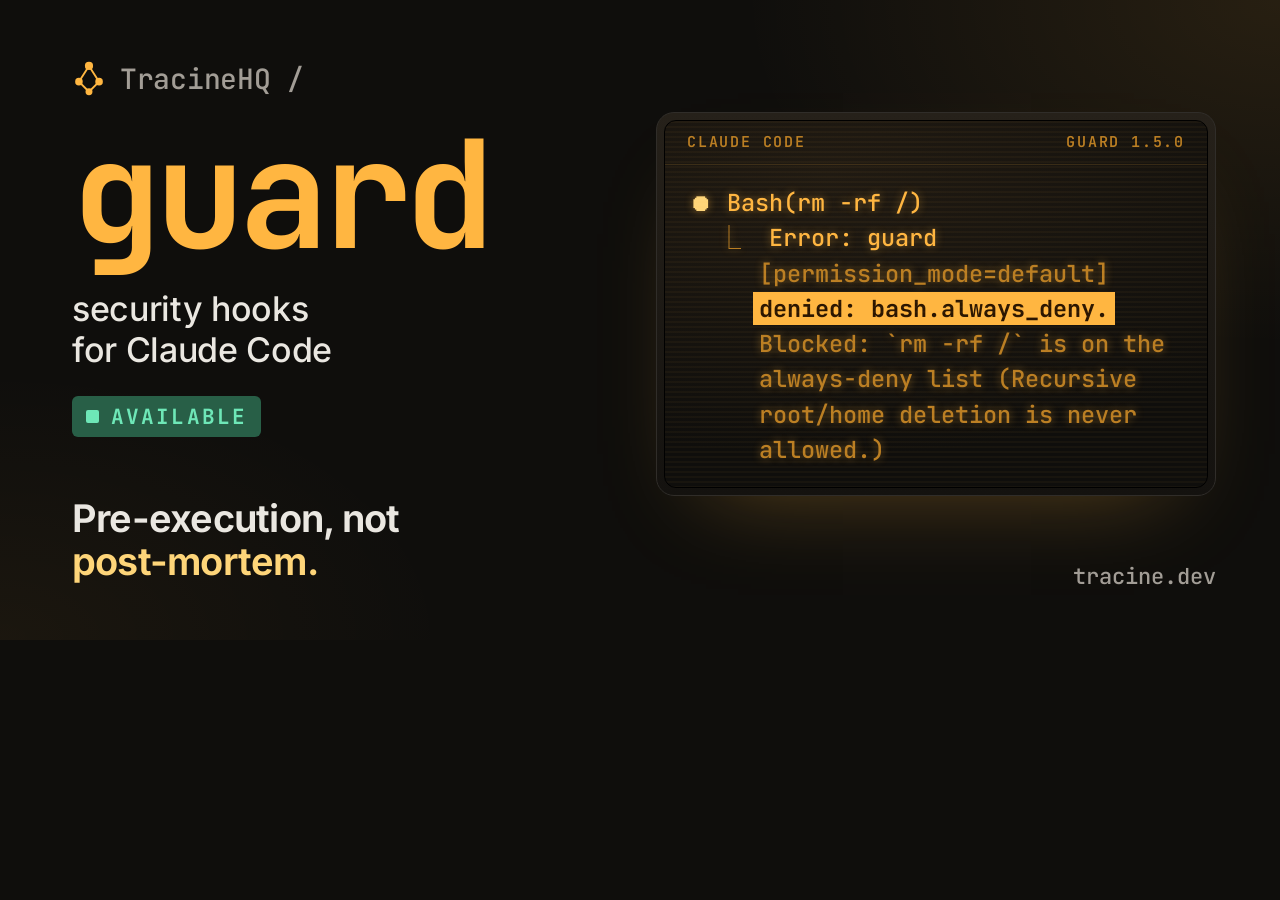
==== assets/og/card.html @ a39b2f56 "Redesign tracine.dev in phosphor amber and mark eval-kit beta" ====
<!DOCTYPE html>
<html lang="en">
<head>
<meta charset="UTF-8">
<!--
  GitHub social preview renderer. 1280x640 CSS px, captured at deviceScaleFactor 2 => 2560x1280.
  ?p=guard|convo|convostats|evalkit|tracine   ?style=phosphor (lead) | quiet (alternative)
  Terminal text is real output: guard 1.5.0 (always-deny path), convo 2.0.1, eval-kit 0.1.0 README example.
-->
<style>
@font-face{font-family:"Inter";src:url("../fonts/inter-latin-wght-normal.woff2") format("woff2");font-weight:100 900}
@font-face{font-family:"JetBrains Mono";src:url("../fonts/jetbrains-mono-latin-wght-normal.woff2") format("woff2");font-weight:100 800}
:root{
  --bg:#0f0e0c; --surface:#191714; --fg:#eae7e1; --muted:#a29d96; --faint:#302d29;
  --phosphor:#ffb641; --phosphor-hi:#fed579; --phosphor-lo:#ba7e23; --phosphor-ink:#2a1500;
  --ok:#6ee7b7; --ok-dim:#285f47; --beta:#67e8f9; --beta-dim:#155e75;
  --glass:#201a12;
  --sans:"Inter",sans-serif; --mono:"JetBrains Mono",monospace;
}
*{margin:0;padding:0;box-sizing:border-box}
html,body{width:1280px;height:640px;overflow:hidden;background:var(--bg)}
body{position:relative;color:var(--fg);font-family:var(--sans);-webkit-font-smoothing:antialiased}
.glow{position:absolute;inset:0;background:radial-gradient(70% 90% at 100% 0%,rgba(255,182,65,.10),transparent 60%),radial-gradient(50% 60% at 0% 100%,rgba(255,182,65,.05),transparent 70%)}

/* ---------- phosphor (lead) ---------- */
.ph{position:absolute;inset:0;display:grid;grid-template-columns:540px 1fr;gap:44px;padding:60px 64px 56px 72px}
.ph .left{display:flex;flex-direction:column;min-width:0}
.owner{display:flex;align-items:center;gap:14px;font:500 28px/1 var(--mono);color:var(--muted);letter-spacing:-.01em}
.owner svg{width:34px;height:37px;color:var(--phosphor)}
.name{font:700 var(--name-size,128px)/.95 var(--mono);letter-spacing:-.045em;color:var(--phosphor);margin:26px 0 22px;white-space:nowrap}
.desc{font:500 34px/1.22 var(--sans);color:var(--fg);letter-spacing:-.01em;max-width:13em;text-wrap:balance}
.badge{display:inline-flex;align-items:center;gap:12px;align-self:flex-start;margin-top:26px;font:700 21px/1 var(--mono);letter-spacing:.1em;text-transform:uppercase;padding:10px 14px;border-radius:6px}
.badge::before{content:"";width:13px;height:13px;background:currentColor;border-radius:2px}
.b-available{background:var(--ok-dim);color:var(--ok)}
.b-beta{background:var(--beta-dim);color:var(--beta)}
.b-beta::before{background:linear-gradient(90deg,currentColor 50%,transparent 50%);box-shadow:inset 0 0 0 2px currentColor}
.tagline{margin-top:auto;font:650 38px/1.15 var(--sans);letter-spacing:-.02em;color:var(--fg)}
.tagline em{font-style:normal;color:var(--phosphor-hi);white-space:nowrap}
.right{display:flex;flex-direction:column;justify-content:center;min-width:0;padding-bottom:36px}
.crt{flex:none;display:flex;flex-direction:column;border-radius:18px;padding:7px;background:linear-gradient(180deg,#26211a,#14120f);border:1px solid var(--faint);box-shadow:0 40px 90px -50px rgba(255,182,65,.35)}
.glass{position:relative;border-radius:12px;overflow:hidden;background:radial-gradient(120% 90% at 30% 15%,var(--glass),var(--bg) 85%);border:1px solid #000}
.glass::after{content:"";position:absolute;inset:0;background:repeating-linear-gradient(180deg,rgba(255,182,65,.04) 0 2px,transparent 2px 5px)}
.bar{display:flex;justify-content:space-between;padding:14px 22px;border-bottom:1px solid rgba(255,182,65,.14);font:600 15px/1 var(--mono);letter-spacing:.12em;text-transform:uppercase;color:var(--phosphor-lo)}
.scr{padding:20px 24px;font:500 var(--scr-size,20px)/1.5 var(--mono);color:var(--phosphor);white-space:pre-wrap;text-shadow:0 0 8px rgba(255,182,65,.45)}
.hi{color:var(--phosphor-hi)} .lo{color:var(--phosphor-lo)}
.rev{background:var(--phosphor);color:var(--phosphor-ink);text-shadow:none;padding:1px 6px;margin-left:-6px;font-weight:700}
.cur{display:inline-block;width:.6em;height:1.05em;vertical-align:-.15em;background:var(--phosphor)}
.foot{position:absolute;right:64px;bottom:52px;font:500 22px/1 var(--mono);color:var(--muted)}

/* org card */
.org .name{margin:30px 0 26px}
.org .desc{font-size:38px;max-width:12.5em}
.pillars{margin-top:auto;font:600 19px/1 var(--mono);letter-spacing:.16em;text-transform:uppercase;color:var(--muted)}
.pillars b{color:var(--phosphor);font-weight:600}

/* ---------- quiet (alternative) ---------- */
.qt{position:absolute;inset:0;padding:64px 80px 60px;display:flex;flex-direction:column}
.qt .top{display:flex;justify-content:space-between;align-items:center}
.qt .owner{font-size:30px}
.qt .badge{margin:0}
.qt .name{--name-size:184px;margin:34px 0 18px;line-height:.9}
.qt .desc{font-size:42px;max-width:none;color:var(--muted);font-weight:500}
.qt .proof{margin-top:30px;align-self:flex-start;font:600 34px/1.2 var(--mono);color:var(--fg);padding:6px 0 6px 22px;border-left:5px solid var(--phosphor)}
.qt .proof .hl{color:var(--phosphor-hi)}
.qt .bottom{margin-top:auto;display:flex;justify-content:space-between;align-items:baseline}
.qt .tagline{margin:0;font-size:44px}
.qt .url{font:500 26px/1 var(--mono);color:var(--muted)}
.qt.org .name{--name-size:196px}
</style>
</head>
<body>
<div class="glow"></div>
<div id="root"></div>
<script>
const q = new URLSearchParams(location.search);
const P = q.get('p') || 'guard';
const S = q.get('style') || 'phosphor';
const MARK = '<svg viewBox="0 0 54 58" fill="none" stroke="currentColor" stroke-width="3" aria-hidden="true"><circle cx="27" cy="9" r="6.5" fill="currentColor" stroke="none"/><circle cx="11" cy="34" r="6" fill="currentColor" stroke="none"/><circle cx="43" cy="34" r="6" fill="currentColor" stroke="none"/><circle cx="27" cy="50" r="5.5" fill="currentColor" stroke="none"/><path d="M27 9 11 34M27 9l16 25M11 34l16 16M43 34 27 50"/></svg>';
const esc = s => s.replace(/&/g,'&amp;').replace(/</g,'&lt;').replace(/>/g,'&gt;');

const cards = {
  guard: {
    name: 'guard', size: 150, tier: 'available',
    desc: 'security hooks for Claude Code',
    tagline: 'Pre-execution, not <em>post-mortem.</em>',
    bar: ['claude code', 'guard 1.5.0'], scrSize: 23.5,
    // guard 1.5.0: `rm -rf /` hits the always-deny list (registry.py:749-751). No em dash in this path.
    scr:
`<span class="hi">⏺</span> Bash(rm -rf /)
  <span class="lo">⎿</span>  Error: guard
     <span class="lo">[permission_mode=default]</span>
     <span class="rev">denied: bash.always_deny.</span>
     <span class="lo">Blocked: \`rm -rf /\` is on the
     always-deny list (Recursive
     root/home deletion is never
     allowed.)</span>`,
    proof: '<span class="hl">denied:</span> bash.always_deny.'
  },
  convo: {
    name: 'convo', size: 150, tier: 'available',
    desc: 'session analytics for Claude Code',
    tagline: 'Receipts, not <em>recall.</em>',
    bar: ['zsh', 'convo 2.0.1'], scrSize: 19,
    // convo 2.0.1 prose format (read/prose.py:60-73), captured 2026-10-02
    scr:
`<span class="lo">$</span> convo search 'force push' \\
    --project ~/develop/guard --limit 1
<span class="hi">convo search 'force push' -- 1 hits</span>

<span class="lo">--- hit 1 of 1 ---</span>
<span class="lo">session:</span> e2ab3361
<span class="lo">when:</span>    2026-05-19 18:33:29Z
<span class="lo">project:</span> guard
<span class="lo">kind:</span>    tool_result (from Read)
<span class="lo">output:</span> ...tdout, _stderr = _run("git <span class="rev">[push] --[force]</span>", cwd=tmp_path, decisions_...`,
    proof: "convo search <span class=\"hl\">'force push'</span>"
  },
  convostats: {
    name: 'convo', size: 150, tier: 'available',
    desc: 'session analytics for Claude Code',
    tagline: 'Receipts, not <em>recall.</em>',
    bar: ['zsh', 'convo 2.0.1'], scrSize: 16.5,
    // convo 2.0.1 `convo stats tools`, verbatim first rows, captured 2026-10-02
    scr:
`<span class="lo">$</span> convo stats tools
<span class="lo">total</span>  <span class="rev">215462</span>

<span class="lo">top by frequency:</span>
  <span class="lo">tool                                   count</span>
  <span class="lo">------------------------------------  ------</span>
  <span class="hi">Bash</span>                                  103213
  <span class="hi">Read</span>                                   35378
  <span class="hi">Edit</span>                                   26789
  <span class="hi">Write</span>                                   7438
  <span class="hi">StructuredOutput</span>                        7310`,
    proof: 'total <span class="hl">215462</span> tool calls'
  },
  evalkit: {
    name: 'eval-kit', size: 112, tier: 'beta',
    desc: 'eval statistics for Claude Code',
    tagline: 'Math, not <em>vibes.</em>',
    bar: ['zsh', 'eval-kit 0.1.0'], scrSize: 18,
    // eval-kit 0.1.0 README "Command line" example, verbatim. NOT on public main (b9ad0d8) yet.
    scr:
`<span class="lo">$</span> eval-kit compare --baseline base.json \\
    --variant new.json --target 3
<span class="hi">eval-kit compare: Welch's t-test, independent runs</span>
  <span class="lo">baseline</span>  n=4  mean 81.25
  <span class="lo">variant</span>   n=4  mean 83.95
  <span class="lo">shift</span>     +2.70  95% CI [-0.84, +6.24]
  <span class="lo">p</span>         0.111
  <span class="lo">glassD</span>    1.31
  <span class="lo">target</span>    3 (higher is better)

<span class="rev">CAN'T TELL YET.</span> The 95% CI includes both no change and a 3-point shift.
Resolving it takes 16 runs per arm at the spread seen so far; you have 4.`,
    proof: "<span class=\"hl\">CAN'T TELL YET.</span> 16 runs per arm"
  },
  tracine: {
    org: true, name: 'tracine', size: 124,
    desc: 'Infrastructure for safe, observable AI development',
    pillars: 'Safety <b>·</b> Observability <b>·</b> Evaluation',
    bar: ['tracine terminal', 'TracineHQ'], scrSize: 24,
    scr:
`<span class="lo">C:\\TRACINE&gt;</span> dir

<span class="hi">GUARD     </span>  <span class="lo">&lt;DIR&gt;</span>  AVAILABLE
<span class="hi">CONVO     </span>  <span class="lo">&lt;DIR&gt;</span>  AVAILABLE
<span class="hi">EVAL-KIT  </span>  <span class="lo">&lt;DIR&gt;</span>  BETA
<span class="hi">TRIAGE    </span>  <span class="lo">&lt;DIR&gt;</span>  <span class="lo">COMING SOON</span>

<span class="lo">C:\\TRACINE&gt;</span> <span class="cur"></span>`,
    proof: 'guard <span class="hl">·</span> convo <span class="hl">·</span> eval-kit'
  }
};
const c = cards[P];
const badge = c.tier ? `<span class="badge b-${c.tier}">${c.tier}</span>` : '';
const root = document.getElementById('root');
if (S === 'quiet') {
  root.innerHTML = `
  <div class="qt ${c.org ? 'org' : ''}">
    <div class="top"><span class="owner">${MARK}${c.org ? 'TracineHQ' : 'TracineHQ /'}</span>${badge}</div>
    <div class="name">${c.name}</div>
    <div class="desc">${c.desc}</div>
    <div class="proof">${c.proof}</div>
    <div class="bottom"><span class="tagline">${c.org ? '<span style="font:600 24px/1 var(--mono);letter-spacing:.16em;text-transform:uppercase;color:var(--muted)">' + c.pillars + '</span>' : c.tagline}</span><span class="url">tracine.dev</span></div>
  </div>`;
} else {
  root.innerHTML = `
  <div class="ph ${c.org ? 'org' : ''}">
    <div class="left">
      <span class="owner">${MARK}${c.org ? 'TracineHQ' : 'TracineHQ /'}</span>
      <div class="name" style="--name-size:${c.size}px">${c.name}</div>
      <div class="desc">${c.desc}</div>
      ${badge}
      ${c.org ? `<div class="pillars">${c.pillars}</div>` : `<div class="tagline">${c.tagline}</div>`}
    </div>
    <div class="right">
      <div class="crt"><div class="glass">
        <div class="bar"><span>${c.bar[0]}</span><span>${c.bar[1]}</span></div>
        <div class="scr" style="--scr-size:${c.scrSize || 20}px">${c.scr}</div>
      </div></div>
      <div class="foot">tracine.dev</div>
    </div>
  </div>`;
}
document.title = `${c.name} ${S}`;
</script>
</body>
</html>
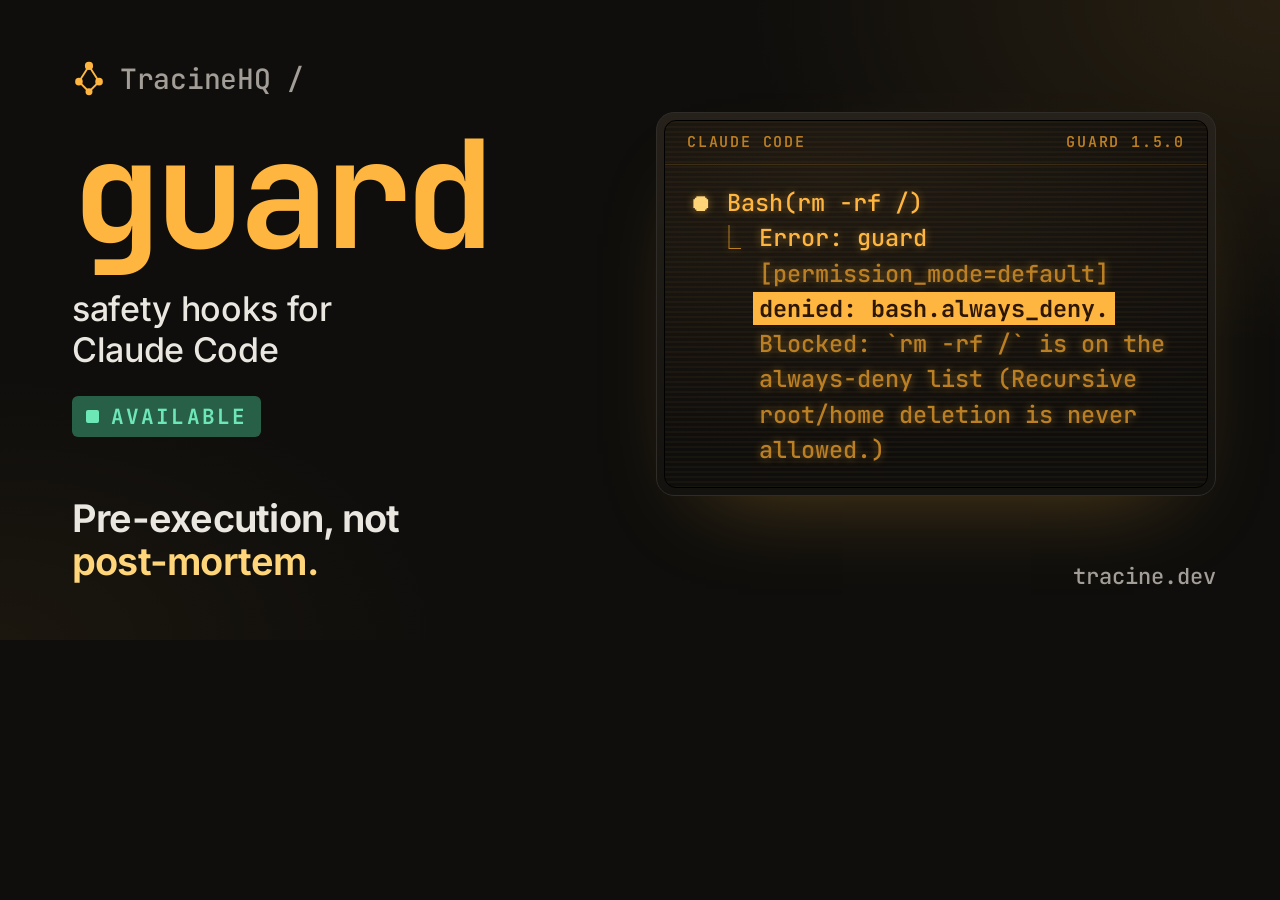
==== commit 0b3ded51: "Add plugins card and org avatar, say safety hooks" ====
--- a/assets/og/card.html
+++ b/assets/og/card.html
@@ -4,7 +4,7 @@
 <meta charset="UTF-8">
 <!--
   GitHub social preview renderer. 1280x640 CSS px, captured at deviceScaleFactor 2 => 2560x1280.
-  ?p=guard|convo|convostats|evalkit|tracine   ?style=phosphor (lead) | quiet (alternative)
+  ?p=guard|convo|convostats|evalkit|plugins|tracine   ?style=phosphor (lead) | quiet (alternative)
   Terminal text is real output: guard 1.5.0 (always-deny path), convo 2.0.1, eval-kit 0.1.0 README example.
 -->
 <style>
@@ -81,13 +81,13 @@
 const cards = {
   guard: {
     name: 'guard', size: 150, tier: 'available',
-    desc: 'security hooks for Claude Code',
+    desc: 'safety hooks for Claude Code',
     tagline: 'Pre-execution, not <em>post-mortem.</em>',
     bar: ['claude code', 'guard 1.5.0'], scrSize: 23.5,
     // guard 1.5.0: `rm -rf /` hits the always-deny list (registry.py:749-751). No em dash in this path.
     scr:
 `<span class="hi">⏺</span> Bash(rm -rf /)
-  <span class="lo">⎿</span>  Error: guard
+  <span class="lo" style="display:inline-block;width:1ch">⎿</span>  Error: guard
      <span class="lo">[permission_mode=default]</span>
      <span class="rev">denied: bash.always_deny.</span>
      <span class="lo">Blocked: \`rm -rf /\` is on the
@@ -139,8 +139,8 @@
     name: 'eval-kit', size: 112, tier: 'beta',
     desc: 'eval statistics for Claude Code',
     tagline: 'Math, not <em>vibes.</em>',
-    bar: ['zsh', 'eval-kit 0.1.0'], scrSize: 18,
-    // eval-kit 0.1.0 README "Command line" example, verbatim. NOT on public main (b9ad0d8) yet.
+    bar: ['zsh', 'eval-kit 0.1.0'], scrSize: 16,
+    // eval-kit 0.1.0 README "Command line" example, verbatim.
     scr:
 `<span class="lo">$</span> eval-kit compare --baseline base.json \\
     --variant new.json --target 3
@@ -155,6 +155,22 @@
 <span class="rev">CAN'T TELL YET.</span> The 95% CI includes both no change and a 3-point shift.
 Resolving it takes 16 runs per arm at the spread seen so far; you have 4.`,
     proof: "<span class=\"hl\">CAN'T TELL YET.</span> 16 runs per arm"
+  },
+  plugins: {
+    name: 'plugins', size: 128,
+    desc: 'plugin marketplace for Claude Code',
+    tagline: 'Add once, <em>install any.</em>',
+    bar: ['claude code', 'tracine marketplace'], scrSize: 21,
+    // plugins README install block, verbatim. CI installs the same plugins from a local checkout on ubuntu + macos.
+    // The first command is one line in Claude Code; it breaks here only to fit the screen.
+    scr:
+`<span class="lo">&gt;</span> /plugin marketplace add
+    <span class="rev">TracineHQ/plugins</span>
+
+<span class="lo">&gt;</span> /plugin install <span class="hi">guard</span>@tracine
+<span class="lo">&gt;</span> /plugin install <span class="hi">convo</span>@tracine
+<span class="lo">&gt;</span> /plugin install <span class="hi">eval-kit</span>@tracine`,
+    proof: '/plugin marketplace add <span class="hl">TracineHQ/plugins</span>'
   },
   tracine: {
     org: true, name: 'tracine', size: 124,
